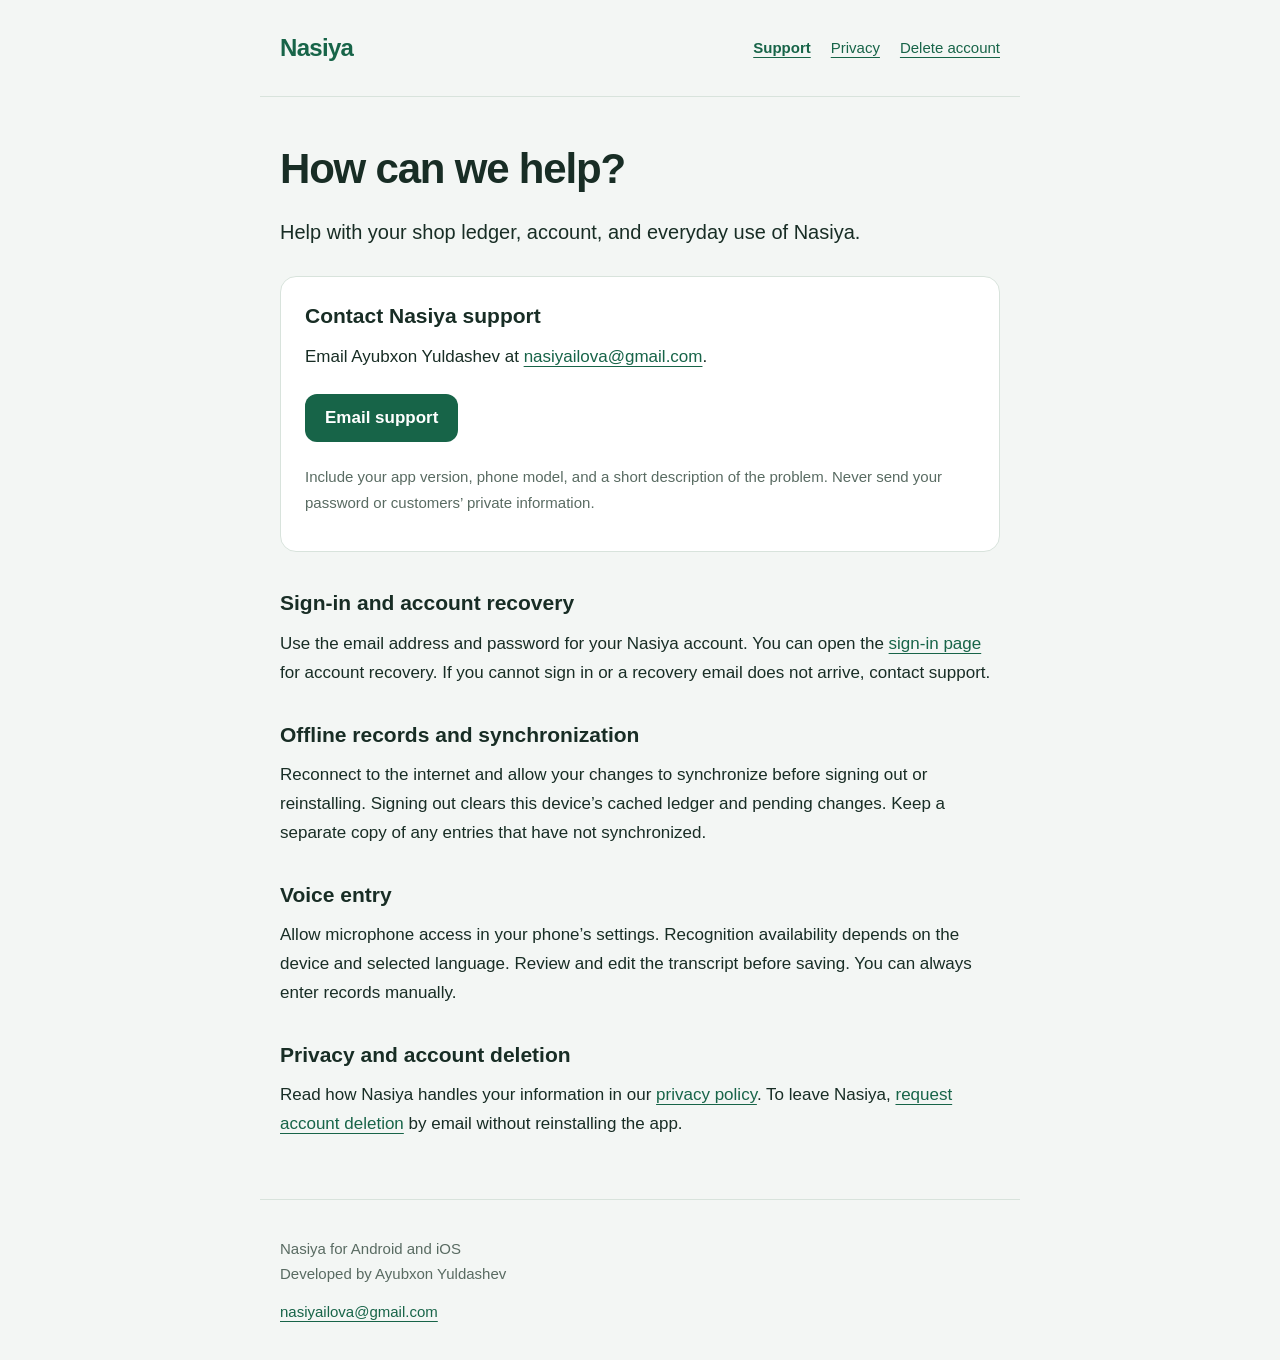
==== index.html @ 95c44dbf "Publish Nasiya support privacy and deletion information" ====
<!doctype html>
<html lang="en"><head><meta charset="utf-8"><meta name="viewport" content="width=device-width,initial-scale=1"><title>How can we help? | Nasiya</title><meta name="description" content="Contact Nasiya support for help with your shop ledger, sign-in, synchronization or account deletion."><meta name="referrer" content="strict-origin-when-cross-origin"><link rel="canonical" href="https://pofceka.github.io/nasiya-support/"><meta property="og:title" content="How can we help? | Nasiya"><meta property="og:description" content="Contact Nasiya support for help with your shop ledger, sign-in, synchronization or account deletion."><meta property="og:type" content="website"><meta property="og:url" content="https://pofceka.github.io/nasiya-support/"><link rel="stylesheet" href="https://pofceka.github.io/nasiya-support/style.css"></head><body><a class="skip" href="#main">Skip to content</a><header><a class="brand" href="https://pofceka.github.io/nasiya-support/">Nasiya</a><nav aria-label="Information"><a href="https://pofceka.github.io/nasiya-support/support/" aria-current="page">Support</a><a href="https://pofceka.github.io/nasiya-support/privacy/">Privacy</a><a href="https://pofceka.github.io/nasiya-support/delete-account/">Delete account</a></nav></header><main id="main"><h1>How can we help?</h1>
<p class="intro">Help with your shop ledger, account, and everyday use of Nasiya.</p>
<section class="contact"><h2>Contact Nasiya support</h2><p>Email Ayubxon Yuldashev at <a href="mailto:nasiyailova@gmail.com">nasiyailova@gmail.com</a>.</p><a class="button" href="mailto:nasiyailova@gmail.com?subject=Nasiya%20support">Email support</a><p class="muted">Include your app version, phone model, and a short description of the problem. Never send your password or customers’ private information.</p></section>
<h2>Sign-in and account recovery</h2><p>Use the email address and password for your Nasiya account. You can open the <a href="https://nasiya-api.vercel.app/auth">sign-in page</a> for account recovery. If you cannot sign in or a recovery email does not arrive, contact support.</p>
<h2>Offline records and synchronization</h2><p>Reconnect to the internet and allow your changes to synchronize before signing out or reinstalling. Signing out clears this device’s cached ledger and pending changes. Keep a separate copy of any entries that have not synchronized.</p>
<h2>Voice entry</h2><p>Allow microphone access in your phone’s settings. Recognition availability depends on the device and selected language. Review and edit the transcript before saving. You can always enter records manually.</p>
<h2>Privacy and account deletion</h2><p>Read how Nasiya handles your information in our <a href="https://pofceka.github.io/nasiya-support/privacy/">privacy policy</a>. To leave Nasiya, <a href="https://pofceka.github.io/nasiya-support/delete-account/">request account deletion</a> by email without reinstalling the app.</p></main><footer><p>Nasiya for Android and iOS<br>Developed by Ayubxon Yuldashev</p><a href="mailto:nasiyailova@gmail.com">nasiyailova@gmail.com</a></footer></body></html>
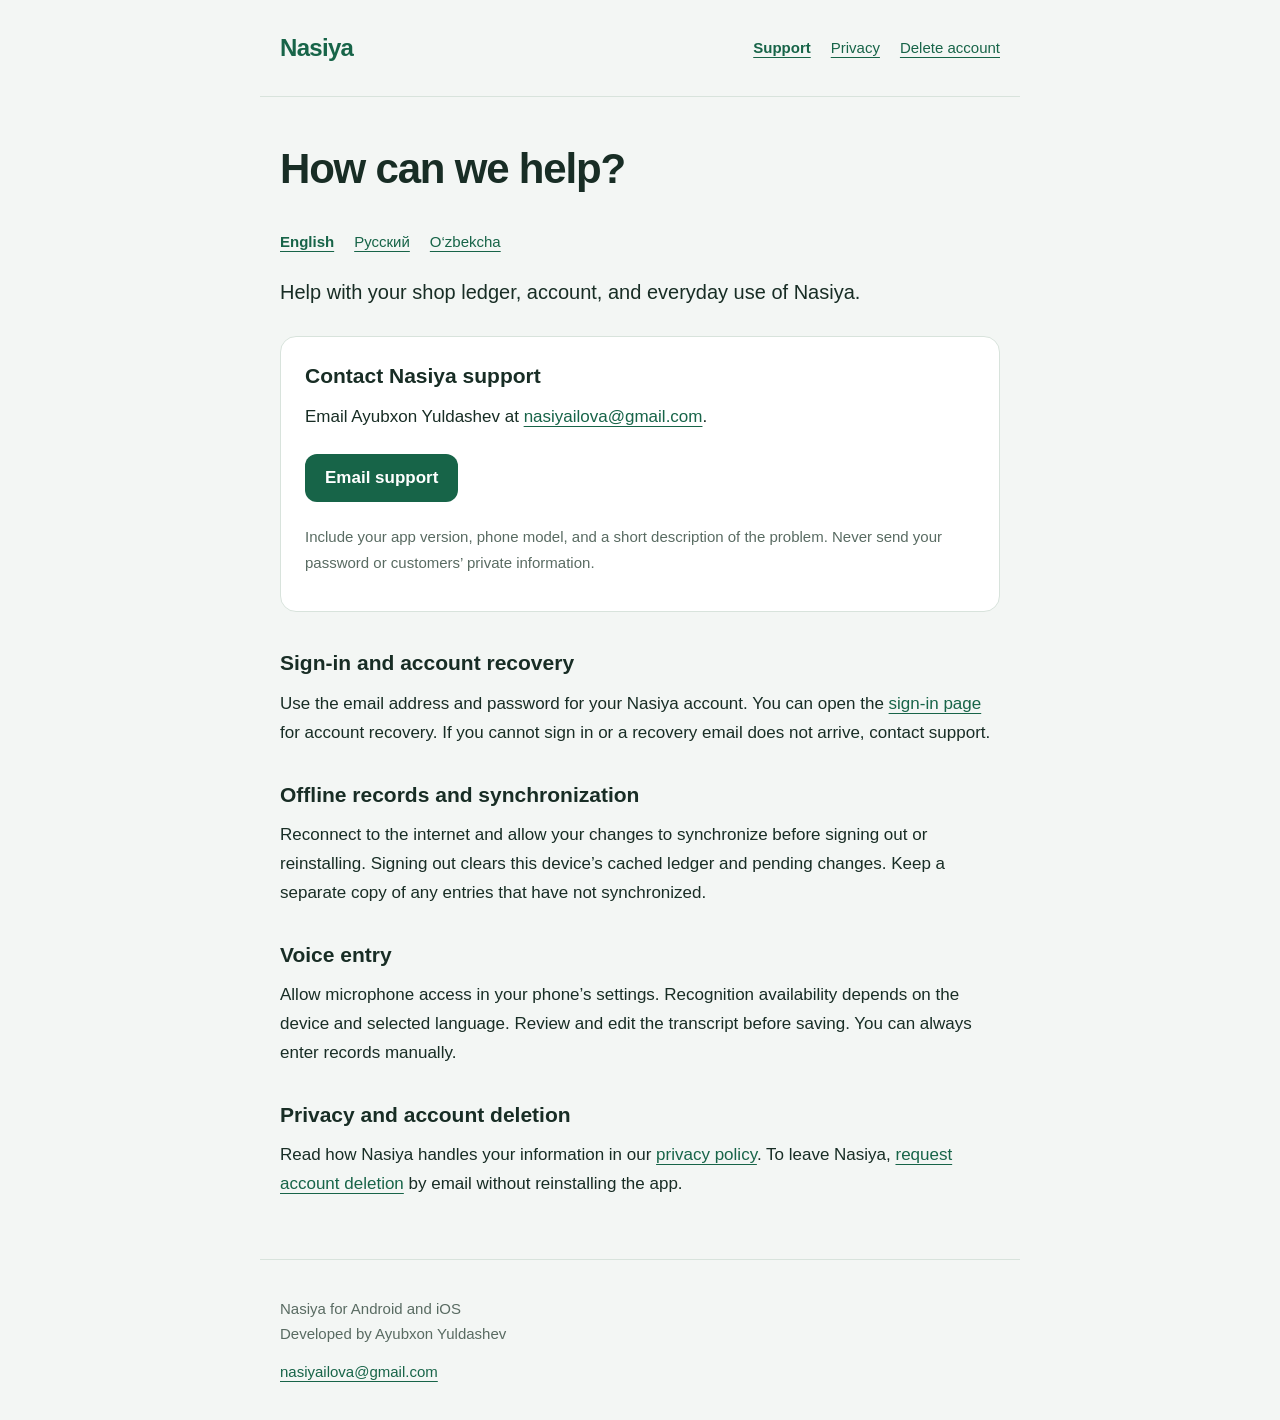
==== commit 42a5f81a: "Localize support in Russian and Uzbek with language selection" ====
--- a/index.html
+++ b/index.html
@@ -1,5 +1,5 @@
 <!doctype html>
-<html lang="en"><head><meta charset="utf-8"><meta name="viewport" content="width=device-width,initial-scale=1"><title>How can we help? | Nasiya</title><meta name="description" content="Contact Nasiya support for help with your shop ledger, sign-in, synchronization or account deletion."><meta name="referrer" content="strict-origin-when-cross-origin"><link rel="canonical" href="https://pofceka.github.io/nasiya-support/"><meta property="og:title" content="How can we help? | Nasiya"><meta property="og:description" content="Contact Nasiya support for help with your shop ledger, sign-in, synchronization or account deletion."><meta property="og:type" content="website"><meta property="og:url" content="https://pofceka.github.io/nasiya-support/"><link rel="stylesheet" href="https://pofceka.github.io/nasiya-support/style.css"></head><body><a class="skip" href="#main">Skip to content</a><header><a class="brand" href="https://pofceka.github.io/nasiya-support/">Nasiya</a><nav aria-label="Information"><a href="https://pofceka.github.io/nasiya-support/support/" aria-current="page">Support</a><a href="https://pofceka.github.io/nasiya-support/privacy/">Privacy</a><a href="https://pofceka.github.io/nasiya-support/delete-account/">Delete account</a></nav></header><main id="main"><h1>How can we help?</h1>
+<html lang="en"><head><meta charset="utf-8"><meta name="viewport" content="width=device-width,initial-scale=1"><title>How can we help? | Nasiya</title><meta name="description" content="Contact Nasiya support for help with your shop ledger, sign-in, synchronization or account deletion."><meta name="referrer" content="strict-origin-when-cross-origin"><link rel="canonical" href="https://pofceka.github.io/nasiya-support/"><meta property="og:title" content="How can we help? | Nasiya"><meta property="og:description" content="Contact Nasiya support for help with your shop ledger, sign-in, synchronization or account deletion."><meta property="og:type" content="website"><meta property="og:url" content="https://pofceka.github.io/nasiya-support/"><link rel="stylesheet" href="https://pofceka.github.io/nasiya-support/style.css"></head><body><a class="skip" href="#main">Skip to content</a><header><a class="brand" href="https://pofceka.github.io/nasiya-support/">Nasiya</a><nav aria-label="Information"><a href="https://pofceka.github.io/nasiya-support/support/" aria-current="page">Support</a><a href="https://pofceka.github.io/nasiya-support/privacy/">Privacy</a><a href="https://pofceka.github.io/nasiya-support/delete-account/">Delete account</a></nav></header><main id="main"><h1>How can we help?</h1><nav aria-label="Language / Язык / Til"><a href="https://pofceka.github.io/nasiya-support/support/" lang="en" hreflang="en" aria-current="page">English</a><a href="https://pofceka.github.io/nasiya-support/support/ru/" lang="ru" hreflang="ru">Русский</a><a href="https://pofceka.github.io/nasiya-support/support/uz/" lang="uz" hreflang="uz">O‘zbekcha</a></nav>
 <p class="intro">Help with your shop ledger, account, and everyday use of Nasiya.</p>
 <section class="contact"><h2>Contact Nasiya support</h2><p>Email Ayubxon Yuldashev at <a href="mailto:nasiyailova@gmail.com">nasiyailova@gmail.com</a>.</p><a class="button" href="mailto:nasiyailova@gmail.com?subject=Nasiya%20support">Email support</a><p class="muted">Include your app version, phone model, and a short description of the problem. Never send your password or customers’ private information.</p></section>
 <h2>Sign-in and account recovery</h2><p>Use the email address and password for your Nasiya account. You can open the <a href="https://nasiya-api.vercel.app/auth">sign-in page</a> for account recovery. If you cannot sign in or a recovery email does not arrive, contact support.</p>
